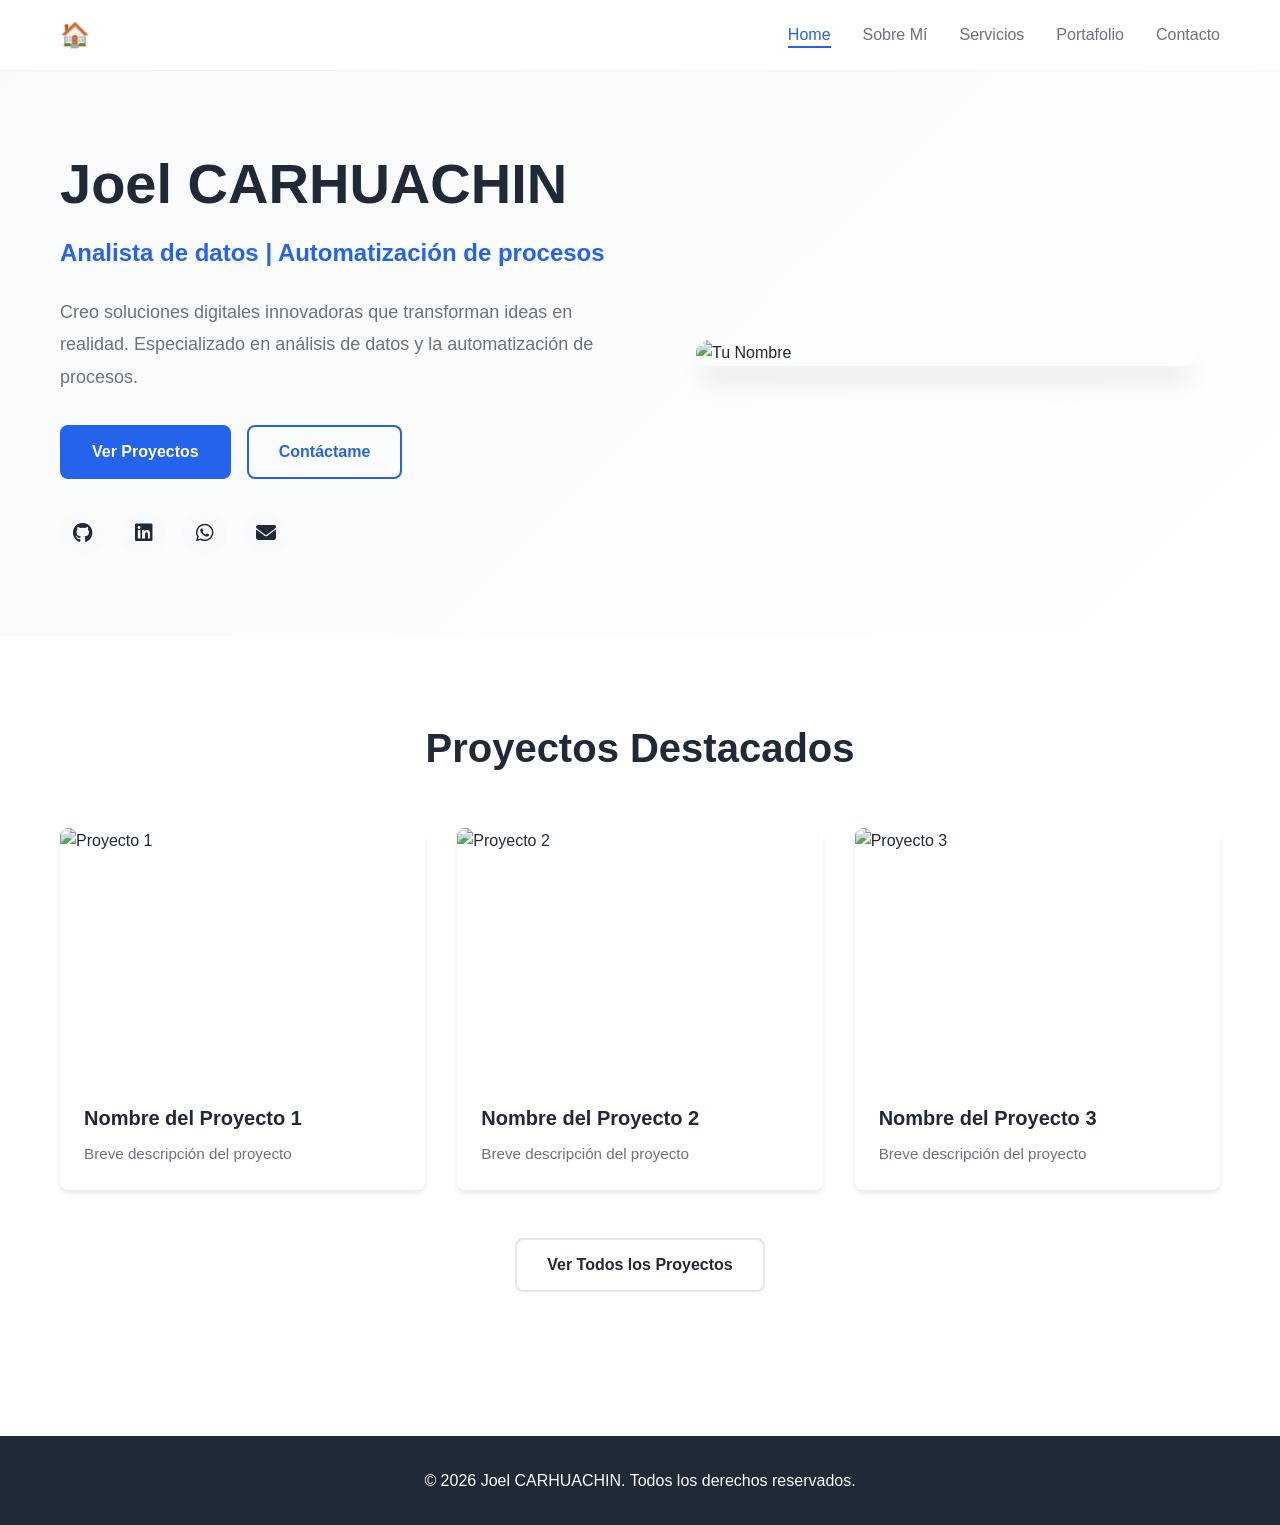
==== index.html @ 3faffac8 "Mensaje descriptivo del commit" ====
<!DOCTYPE html>
<html lang="es">
<head>
    <meta charset="UTF-8">
    <meta name="viewport" content="width=device-width, initial-scale=1.0">
    <title>Joel CARHUACHIN</title>
    <link rel="stylesheet" href="css/style.css">
    <link rel="stylesheet" href="css/home.css">
    <link rel="stylesheet" href="https://cdnjs.cloudflare.com/ajax/libs/font-awesome/6.4.0/css/all.min.css">
</head>
<body>
    <!-- Navigation -->
    <nav class="navbar">
        <div class="nav-container">
            <a href="index.html" class="nav-logo">🏠</a>
            <ul class="nav-menu">
                <li><a href="index.html" class="nav-link active">Home</a></li>
                <li><a href="sobre-mi.html" class="nav-link">Sobre Mí</a></li>
                <li><a href="servicios.html" class="nav-link">Servicios</a></li>
                <li><a href="portafolio.html" class="nav-link">Portafolio</a></li>
                <li><a href="contacto.html" class="nav-link">Contacto</a></li>
            </ul>
            <div class="hamburger">
                <span class="bar"></span>
                <span class="bar"></span>
                <span class="bar"></span>
            </div>
        </div>
    </nav>

    <!-- Hero Section -->
    <section class="hero">
        <div class="hero-container">
            <div class="hero-content">
                <h1 class="hero-title">Joel CARHUACHIN</h1>
                <p class="hero-subtitle">Analista de datos | Automatización de procesos</p>
                <p class="hero-description">
                    Creo soluciones digitales innovadoras que transforman ideas en realidad.
                    Especializado en análisis de datos y la automatización de procesos.
                </p>
                <div class="hero-buttons">
                    <a href="portafolio.html" class="btn btn-primary">Ver Proyectos</a>
                    <a href="contacto.html" class="btn btn-secondary">Contáctame</a>
                </div>
                <div class="hero-social">
                    <a href="https://github.com/tuusuario" target="_blank" class="social-icon">
                        <i class="fab fa-github"></i>
                    </a>
                    <a href="https://linkedin.com/in/tuusuario" target="_blank" class="social-icon">
                        <i class="fab fa-linkedin"></i>
                    </a>
                    <a href="https://wa.me/tunumero" target="_blank" class="social-icon">
                        <i class="fab fa-whatsapp"></i>
                    </a>
                    <a href="mailto:tuemail@ejemplo.com" class="social-icon">
                        <i class="fas fa-envelope"></i>
                    </a>
                </div>
            </div>
            <div class="hero-image">
                <img src="img/profile.jpg" alt="Tu Nombre">
            </div>
        </div>
    </section>

    <!-- Featured Work Preview -->
    <section class="featured-work">
        <div class="container">
            <h2 class="section-title">Proyectos Destacados</h2>
            <div class="work-grid">
                <a href="proyectos/proyecto-1.html" class="work-card">
                    <img src="img/proyectos/proyecto1.jpg" alt="Proyecto 1">
                    <div class="work-info">
                        <h3>Nombre del Proyecto 1</h3>
                        <p>Breve descripción del proyecto</p>
                    </div>
                </a>
                <a href="proyectos/proyecto-2.html" class="work-card">
                    <img src="img/proyectos/proyecto2.jpg" alt="Proyecto 2">
                    <div class="work-info">
                        <h3>Nombre del Proyecto 2</h3>
                        <p>Breve descripción del proyecto</p>
                    </div>
                </a>
                <a href="proyectos/proyecto-3.html" class="work-card">
                    <img src="img/proyectos/proyecto3.jpg" alt="Proyecto 3">
                    <div class="work-info">
                        <h3>Nombre del Proyecto 3</h3>
                        <p>Breve descripción del proyecto</p>
                    </div>
                </a>
            </div>
            <div class="text-center">
                <a href="portafolio.html" class="btn btn-outline">Ver Todos los Proyectos</a>
            </div>
        </div>
    </section>

    <!-- Footer -->
    <footer class="footer">
        <div class="container">
            <p>&copy; 2026 Joel CARHUACHIN. Todos los derechos reservados.</p>
        </div>
    </footer>

    <script src="js/main.js"></script>
</body>
</html>
---- css/style.css ----
/* ===================================
   VARIABLES Y RESET
   =================================== */
:root {
    --primary-color: #2563eb;
    --secondary-color: #1e40af;
    --text-dark: #1f2937;
    --text-light: #6b7280;
    --bg-light: #f9fafb;
    --bg-white: #ffffff;
    --border-color: #e5e7eb;
    --shadow-sm: 0 1px 2px 0 rgba(0, 0, 0, 0.05);
    --shadow-md: 0 4px 6px -1px rgba(0, 0, 0, 0.1);
    --shadow-lg: 0 10px 15px -3px rgba(0, 0, 0, 0.1);
    --shadow-xl: 0 20px 25px -5px rgba(0, 0, 0, 0.1);
    --transition: all 0.3s ease;
    --border-radius: 8px;
    --max-width: 1200px;
}

* {
    margin: 0;
    padding: 0;
    box-sizing: border-box;
}

html {
    scroll-behavior: smooth;
}

body {
    font-family: -apple-system, BlinkMacSystemFont, 'Segoe UI', Roboto, 'Helvetica Neue', Arial, sans-serif;
    line-height: 1.6;
    color: var(--text-dark);
    background-color: var(--bg-white);
}

img {
    max-width: 100%;
    height: auto;
    display: block;
}

a {
    text-decoration: none;
    color: inherit;
    transition: var(--transition);
}

ul {
    list-style: none;
}

/* ===================================
   UTILIDADES
   =================================== */
.container {
    max-width: var(--max-width);
    margin: 0 auto;
    padding: 0 20px;
}

.text-center {
    text-align: center;
}

.section-title {
    font-size: 2.5rem;
    font-weight: 700;
    margin-bottom: 1rem;
    color: var(--text-dark);
}

.page-title {
    font-size: 3rem;
    font-weight: 700;
    margin-bottom: 1rem;
    color: var(--text-dark);
}

.page-subtitle {
    font-size: 1.25rem;
    color: var(--text-light);
    max-width: 600px;
    margin: 0 auto;
}

/* ===================================
   BOTONES
   =================================== */
.btn {
    display: inline-block;
    padding: 12px 30px;
    border-radius: var(--border-radius);
    font-weight: 600;
    font-size: 1rem;
    cursor: pointer;
    transition: var(--transition);
    border: 2px solid transparent;
    text-align: center;
}

.btn-primary {
    background-color: var(--primary-color);
    color: white;
}

.btn-primary:hover {
    background-color: var(--secondary-color);
    transform: translateY(-2px);
    box-shadow: var(--shadow-lg);
}

.btn-secondary {
    background-color: transparent;
    color: var(--primary-color);
    border-color: var(--primary-color);
}

.btn-secondary:hover {
    background-color: var(--primary-color);
    color: white;
}

.btn-outline {
    background-color: transparent;
    color: var(--text-dark);
    border-color: var(--border-color);
}

.btn-outline:hover {
    background-color: var(--bg-light);
    border-color: var(--text-dark);
}

/* ===================================
   NAVEGACIÓN
   =================================== */
.navbar {
    background-color: var(--bg-white);
    box-shadow: var(--shadow-sm);
    position: sticky;
    top: 0;
    z-index: 1000;
    padding: 1rem 0;
}

.nav-container {
    max-width: var(--max-width);
    margin: 0 auto;
    padding: 0 20px;
    display: flex;
    justify-content: space-between;
    align-items: center;
}

.nav-logo {
    font-size: 1.5rem;
    font-weight: 700;
    color: var(--text-dark);
}

.nav-menu {
    display: flex;
    gap: 2rem;
    align-items: center;
}

.nav-link {
    color: var(--text-light);
    font-weight: 500;
    position: relative;
}

.nav-link:hover,
.nav-link.active {
    color: var(--primary-color);
}

.nav-link.active::after {
    content: '';
    position: absolute;
    bottom: -5px;
    left: 0;
    width: 100%;
    height: 2px;
    background-color: var(--primary-color);
}

/* Hamburger Menu */
.hamburger {
    display: none;
    flex-direction: column;
    cursor: pointer;
}

.hamburger .bar {
    width: 25px;
    height: 3px;
    background-color: var(--text-dark);
    margin: 3px 0;
    transition: var(--transition);
}

/* ===================================
   FOOTER
   =================================== */
.footer {
    background-color: var(--text-dark);
    color: white;
    padding: 2rem 0;
    margin-top: 4rem;
    text-align: center;
}

.footer p {
    margin: 0;
}

/* ===================================
   RESPONSIVE NAVIGATION
   =================================== */
@media (max-width: 768px) {
    .nav-menu {
        position: fixed;
        left: -100%;
        top: 70px;
        flex-direction: column;
        background-color: var(--bg-white);
        width: 100%;
        text-align: center;
        transition: 0.3s;
        box-shadow: var(--shadow-lg);
        padding: 2rem 0;
    }

    .nav-menu.active {
        left: 0;
    }

    .hamburger {
        display: flex;
    }

    .hamburger.active .bar:nth-child(2) {
        opacity: 0;
    }

    .hamburger.active .bar:nth-child(1) {
        transform: translateY(9px) rotate(45deg);
    }

    .hamburger.active .bar:nth-child(3) {
        transform: translateY(-9px) rotate(-45deg);
    }
}

/* ===================================
   RESPONSIVE TYPOGRAPHY
   =================================== */
@media (max-width: 768px) {
    .page-title {
        font-size: 2rem;
    }

    .section-title {
        font-size: 1.75rem;
    }

    .page-subtitle {
        font-size: 1rem;
    }
}
---- css/home.css ----
/* ===================================
   HERO SECTION
   =================================== */
.hero {
    padding: 80px 0;
    background: linear-gradient(135deg, #f9fafb 0%, #ffffff 100%);
}

.hero-container {
    max-width: var(--max-width);
    margin: 0 auto;
    padding: 0 20px;
    display: grid;
    grid-template-columns: 1fr 1fr;
    gap: 4rem;
    align-items: center;
}

.hero-content {
    animation: fadeInLeft 0.8s ease;
}

.hero-title {
    font-size: 3.5rem;
    font-weight: 700;
    margin-bottom: 1rem;
    color: var(--text-dark);
    line-height: 1.2;
}

.hero-subtitle {
    font-size: 1.5rem;
    color: var(--primary-color);
    margin-bottom: 1.5rem;
    font-weight: 600;
}

.hero-description {
    font-size: 1.125rem;
    color: var(--text-light);
    margin-bottom: 2rem;
    line-height: 1.8;
}

.hero-buttons {
    display: flex;
    gap: 1rem;
    margin-bottom: 2rem;
    flex-wrap: wrap;
}

.hero-social {
    display: flex;
    gap: 1rem;
}

.social-icon {
    width: 45px;
    height: 45px;
    border-radius: 50%;
    background-color: var(--bg-light);
    display: flex;
    align-items: center;
    justify-content: center;
    font-size: 1.25rem;
    color: var(--text-dark);
    transition: var(--transition);
}

.social-icon:hover {
    background-color: var(--primary-color);
    color: white;
    transform: translateY(-3px);
}

.hero-image {
    animation: fadeInRight 0.8s ease;
}

.hero-image img {
    width: 100%;
    max-width: 500px;
    border-radius: 20px;
    box-shadow: var(--shadow-xl);
    margin: 0 auto;
}

/* ===================================
   FEATURED WORK
   =================================== */
.featured-work {
    padding: 80px 0;
    background-color: var(--bg-white);
}

.featured-work .section-title {
    text-align: center;
    margin-bottom: 3rem;
}

.work-grid {
    display: grid;
    grid-template-columns: repeat(auto-fit, minmax(300px, 1fr));
    gap: 2rem;
    margin-bottom: 3rem;
}

.work-card {
    background-color: var(--bg-white);
    border-radius: var(--border-radius);
    overflow: hidden;
    box-shadow: var(--shadow-md);
    transition: var(--transition);
}

.work-card:hover {
    transform: translateY(-10px);
    box-shadow: var(--shadow-xl);
}

.work-card img {
    width: 100%;
    height: 250px;
    object-fit: cover;
}

.work-info {
    padding: 1.5rem;
}

.work-info h3 {
    font-size: 1.25rem;
    margin-bottom: 0.5rem;
    color: var(--text-dark);
}

.work-info p {
    color: var(--text-light);
    font-size: 0.95rem;
}

/* ===================================
   ANIMATIONS
   =================================== */
@keyframes fadeInLeft {
    from {
        opacity: 0;
        transform: translateX(-30px);
    }
    to {
        opacity: 1;
        transform: translateX(0);
    }
}

@keyframes fadeInRight {
    from {
        opacity: 0;
        transform: translateX(30px);
    }
    to {
        opacity: 1;
        transform: translateX(0);
    }
}

/* ===================================
   RESPONSIVE
   =================================== */
@media (max-width: 968px) {
    .hero-container {
        grid-template-columns: 1fr;
        gap: 2rem;
    }

    .hero-title {
        font-size: 2.5rem;
    }

    .hero-subtitle {
        font-size: 1.25rem;
    }

    .hero-image {
        order: -1;
    }

    .hero-image img {
        max-width: 350px;
    }
}

@media (max-width: 576px) {
    .hero {
        padding: 40px 0;
    }

    .hero-title {
        font-size: 2rem;
    }

    .hero-buttons {
        flex-direction: column;
    }

    .hero-buttons .btn {
        width: 100%;
    }

    .work-grid {
        grid-template-columns: 1fr;
    }
}
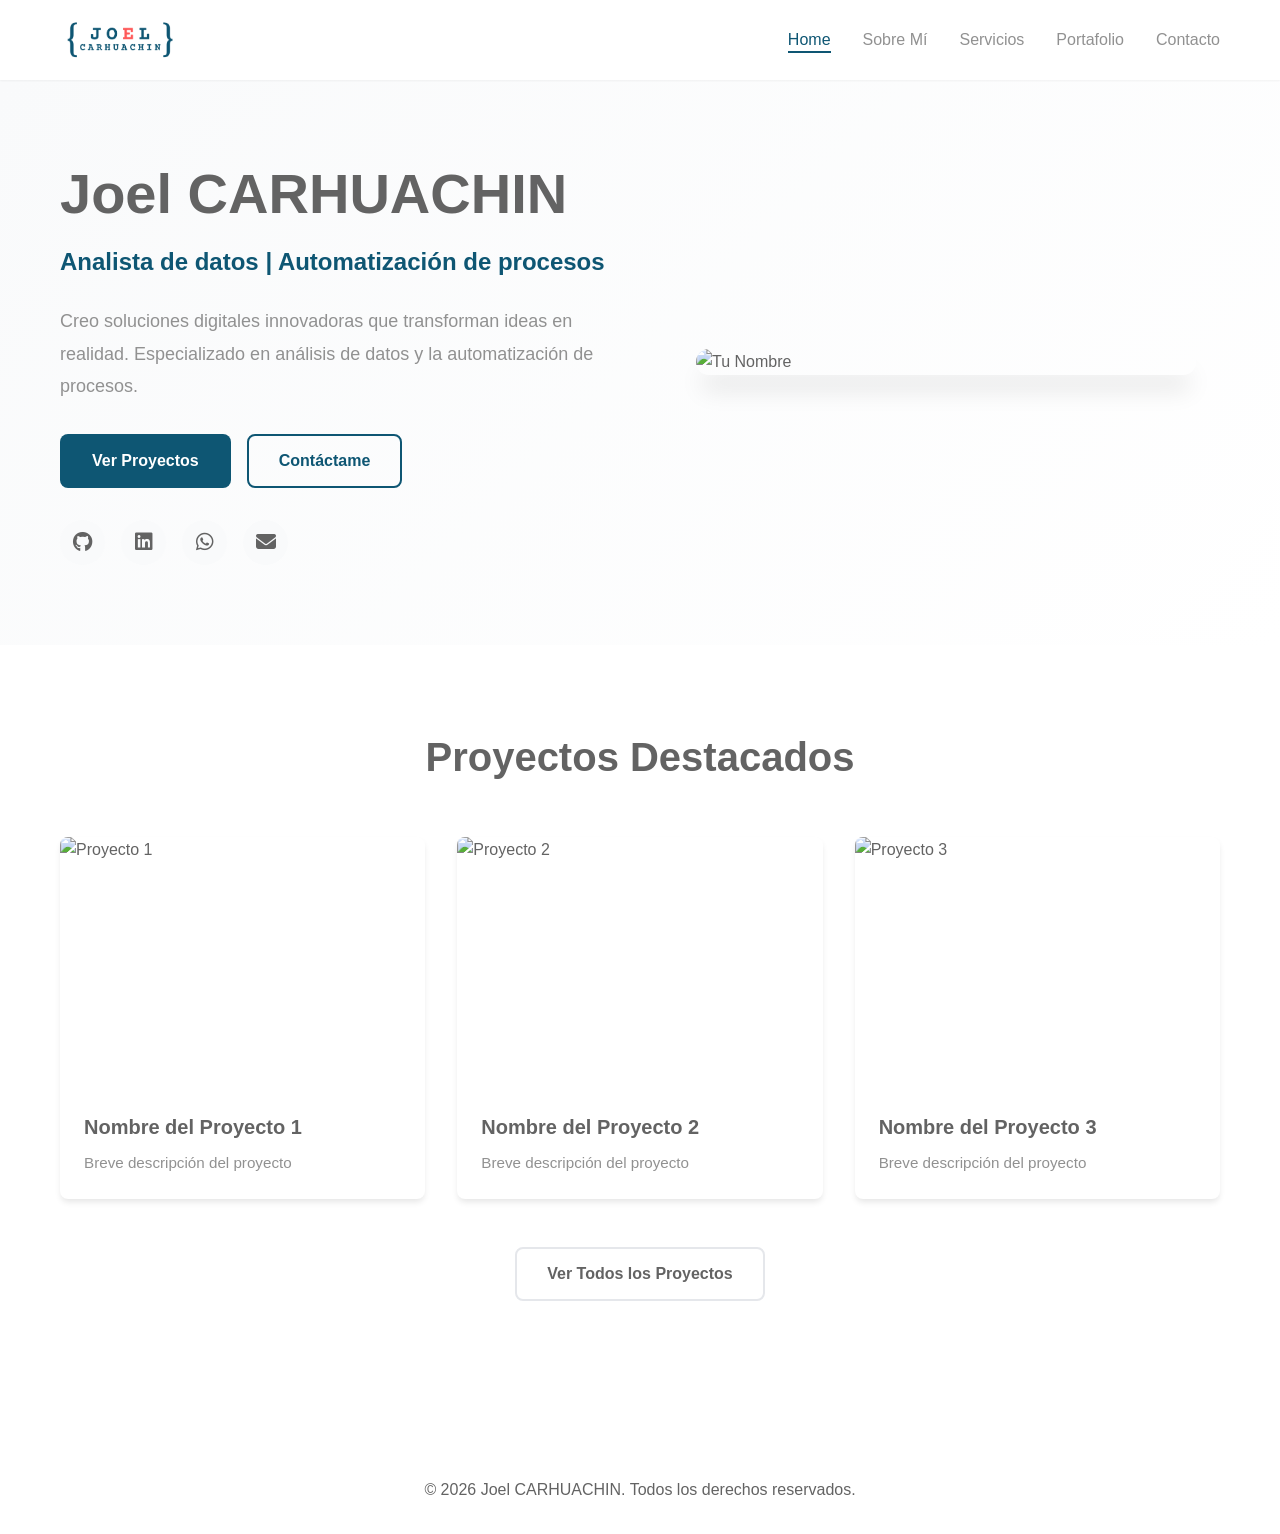
==== commit e04aebb8: "se actualiza el logo y redes sociales" ====
--- a/index.html
+++ b/index.html
@@ -12,7 +12,9 @@
     <!-- Navigation -->
     <nav class="navbar">
         <div class="nav-container">
-            <a href="index.html" class="nav-logo">🏠</a>
+            <a href="index.html" class="nav-logo">
+                <img src="img/LOGO.png" width="120px">
+            </a>
             <ul class="nav-menu">
                 <li><a href="index.html" class="nav-link active">Home</a></li>
                 <li><a href="sobre-mi.html" class="nav-link">Sobre Mí</a></li>
--- a/css/style.css
+++ b/css/style.css
@@ -2,10 +2,10 @@
    VARIABLES Y RESET
    =================================== */
 :root {
-    --primary-color: #2563eb;
-    --secondary-color: #1e40af;
-    --text-dark: #1f2937;
-    --text-light: #6b7280;
+    --primary-color: #0E5673;
+    --secondary-color: #80A7BF;
+    --text-dark: #636363; /*letras grandes*/
+    --text-light: #919191;
     --bg-light: #f9fafb;
     --bg-white: #ffffff;
     --border-color: #e5e7eb;
@@ -206,8 +206,8 @@
    FOOTER
    =================================== */
 .footer {
-    background-color: var(--text-dark);
-    color: white;
+    background-color: var(--bg-white);
+    color: var(--text-dark);
     padding: 2rem 0;
     margin-top: 4rem;
     text-align: center;
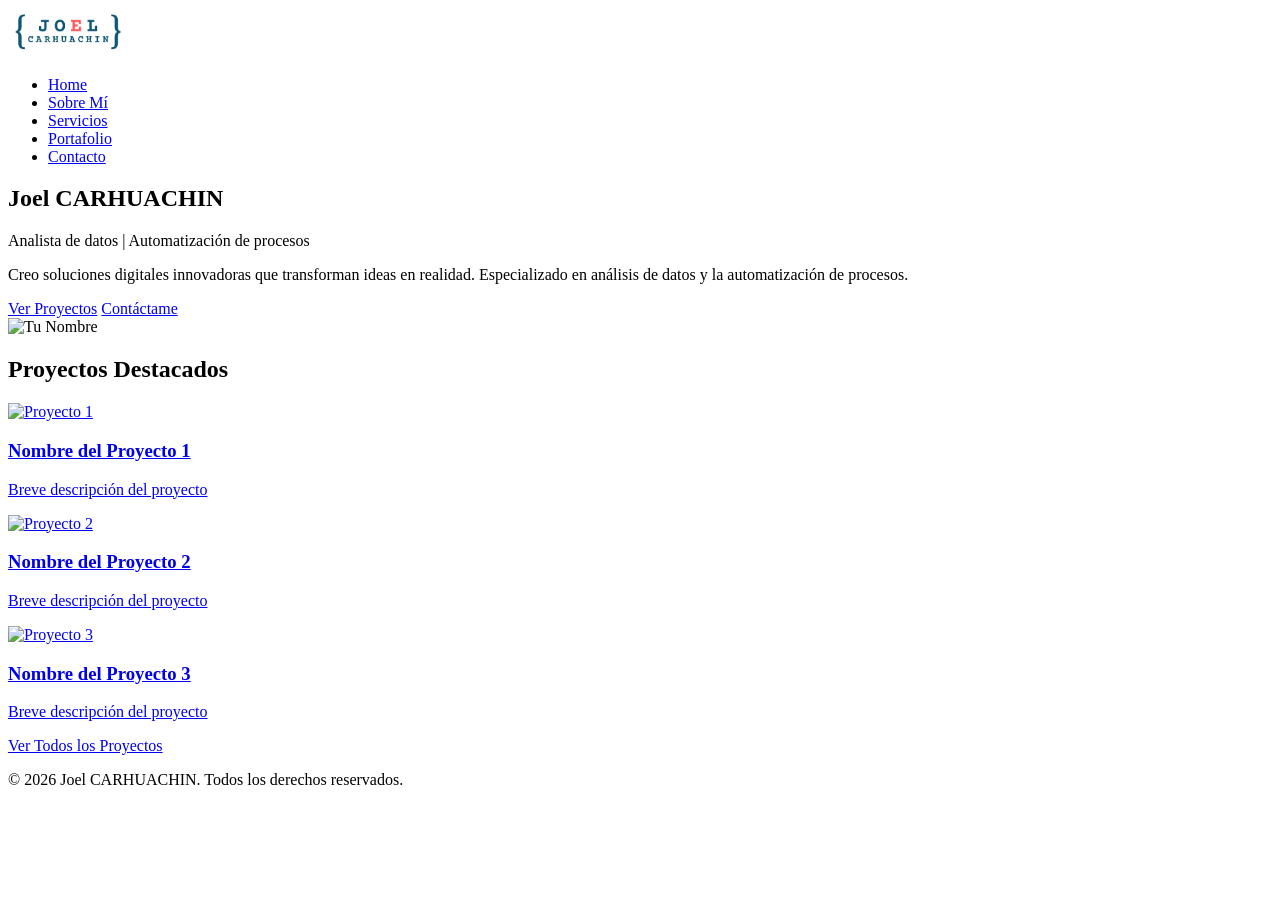
==== commit 306b57ea: "feat: se crea el archivo shared-head.js donde esta el estilo y el comportamiento de la navegacion de" ====
--- a/index.html
+++ b/index.html
@@ -1,13 +1,5 @@
 <!DOCTYPE html>
 <html lang="es">
-<head>
-    <meta charset="UTF-8">
-    <meta name="viewport" content="width=device-width, initial-scale=1.0">
-    <title>Joel CARHUACHIN</title>
-    <link rel="stylesheet" href="css/style.css">
-    <link rel="stylesheet" href="css/home.css">
-    <link rel="stylesheet" href="https://cdnjs.cloudflare.com/ajax/libs/font-awesome/6.4.0/css/all.min.css">
-</head>
 <body>
     <!-- Navigation -->
     <nav class="navbar">
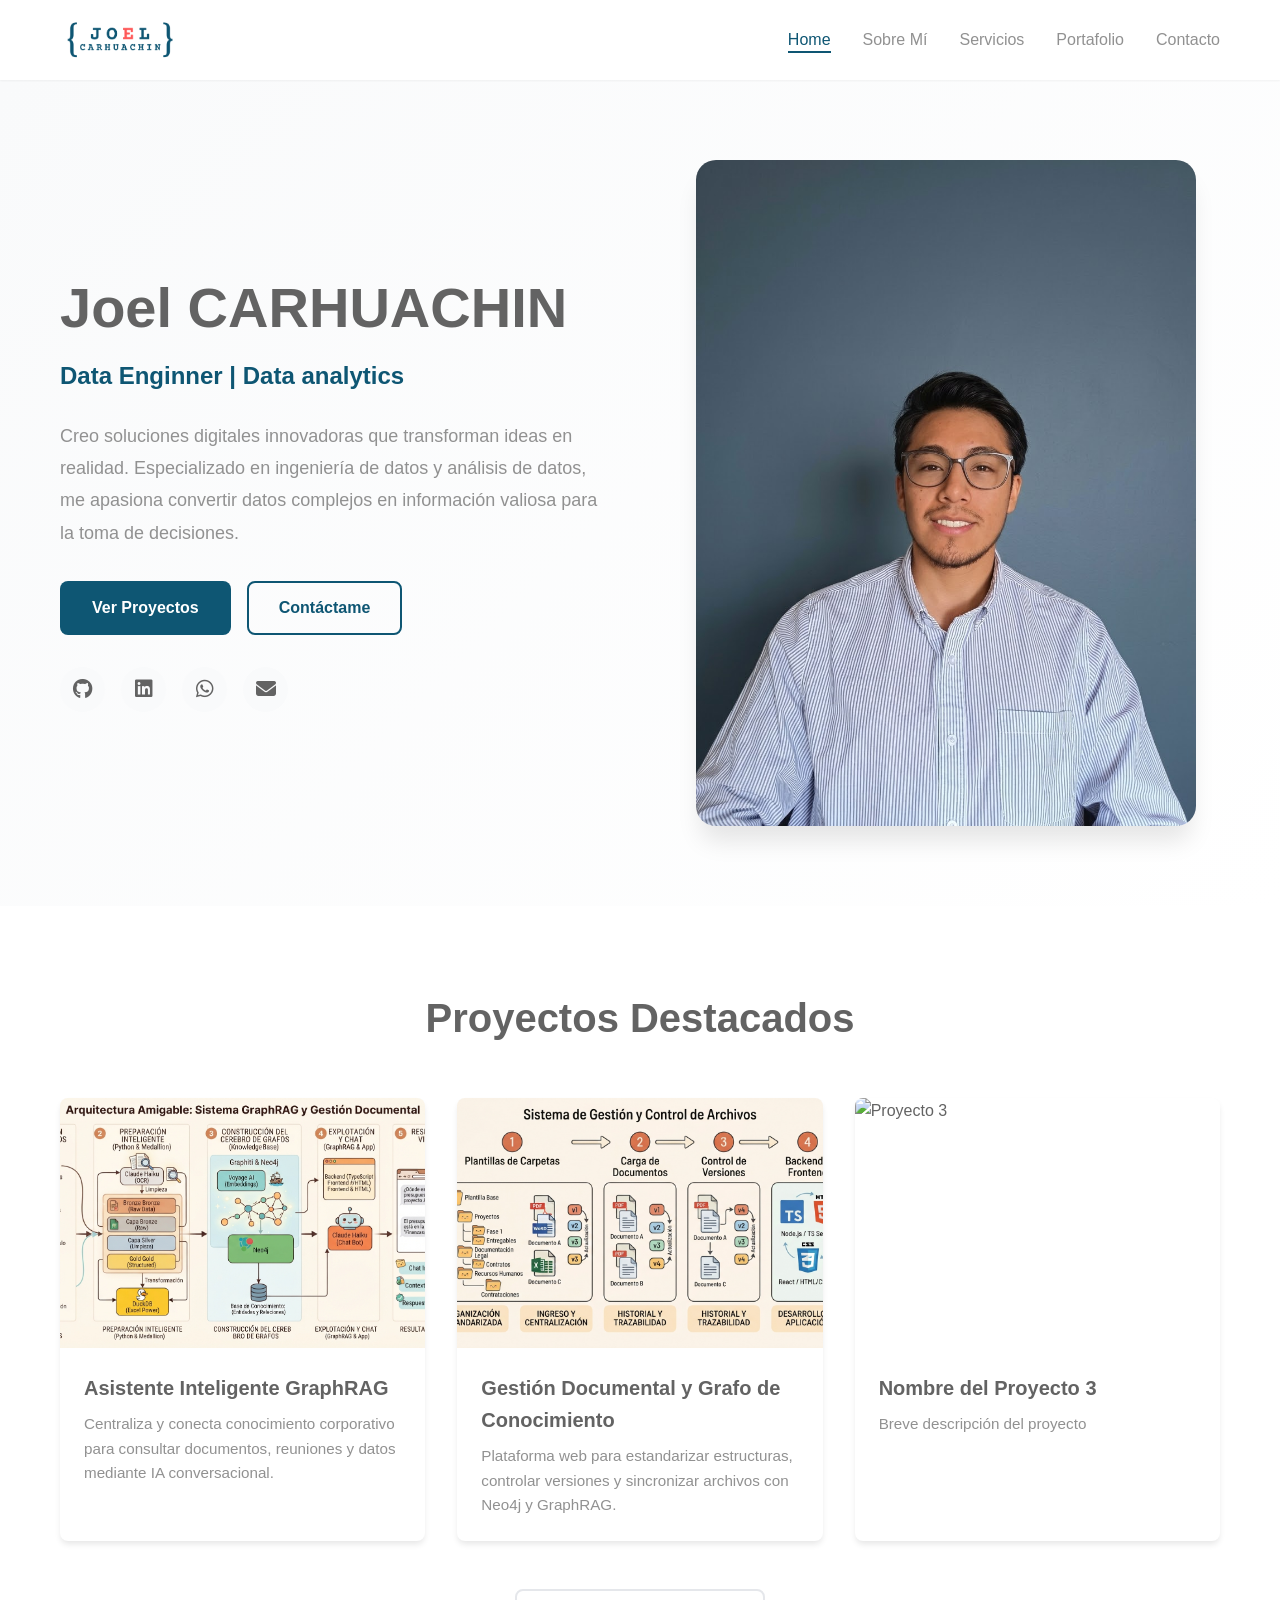
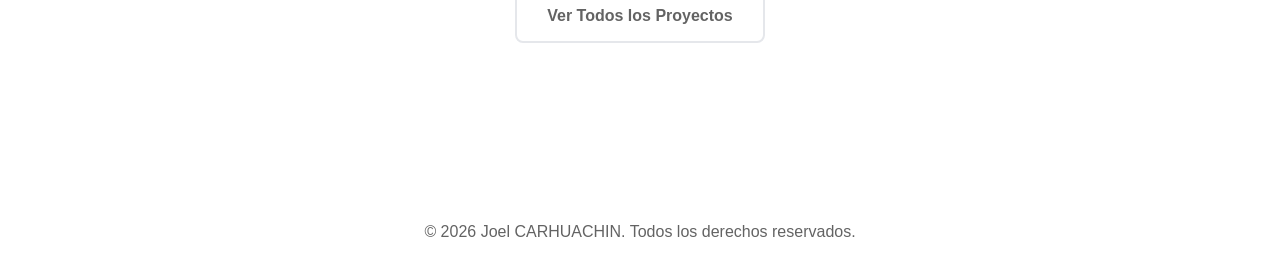
==== commit afddc6ef: "feat: mejora el portafolio y la pagina de contacto Co-authored-by: Copilot <223556219+Copilot@users." ====
--- a/index.html
+++ b/index.html
@@ -1,5 +1,13 @@
 <!DOCTYPE html>
 <html lang="es">
+<head>
+    <meta charset="UTF-8">
+    <meta name="viewport" content="width=device-width, initial-scale=1.0">
+    <title>Joel CARHUACHIN | Inicio</title>
+    <link rel="stylesheet" href="css/style.css">
+    <link rel="stylesheet" href="css/home.css">
+    <link rel="stylesheet" href="https://cdnjs.cloudflare.com/ajax/libs/font-awesome/6.4.0/css/all.min.css">
+</head>
 <body>
     <!-- Navigation -->
     <nav class="navbar">
@@ -27,10 +35,10 @@
         <div class="hero-container">
             <div class="hero-content">
                 <h1 class="hero-title">Joel CARHUACHIN</h1>
-                <p class="hero-subtitle">Analista de datos | Automatización de procesos</p>
+                <p class="hero-subtitle">Data Enginner | Data analytics</p>
                 <p class="hero-description">
                     Creo soluciones digitales innovadoras que transforman ideas en realidad.
-                    Especializado en análisis de datos y la automatización de procesos.
+                    Especializado en ingeniería de datos y análisis de datos, me apasiona convertir datos complejos en información valiosa para la toma de decisiones.
                 </p>
                 <div class="hero-buttons">
                     <a href="portafolio.html" class="btn btn-primary">Ver Proyectos</a>
@@ -52,7 +60,7 @@
                 </div>
             </div>
             <div class="hero-image">
-                <img src="img/profile.jpg" alt="Tu Nombre">
+                <img src="img/Perfil.jpeg" alt="Anthony Joel CARHUACHIN" class="profile-image">
             </div>
         </div>
     </section>
@@ -63,17 +71,17 @@
             <h2 class="section-title">Proyectos Destacados</h2>
             <div class="work-grid">
                 <a href="proyectos/proyecto-1.html" class="work-card">
-                    <img src="img/proyectos/proyecto1.jpg" alt="Proyecto 1">
+                    <img src="img/graphrag.png" alt="Asistente Inteligente de Conocimiento Corporativo basado en GraphRAG">
                     <div class="work-info">
-                        <h3>Nombre del Proyecto 1</h3>
-                        <p>Breve descripción del proyecto</p>
+                        <h3>Asistente Inteligente GraphRAG</h3>
+                        <p>Centraliza y conecta conocimiento corporativo para consultar documentos, reuniones y datos mediante IA conversacional.</p>
                     </div>
                 </a>
                 <a href="proyectos/proyecto-2.html" class="work-card">
-                    <img src="img/proyectos/proyecto2.jpg" alt="Proyecto 2">
+                    <img src="img/Gestion-archivos.png" alt="Sistema Inteligente de Gestión Documental">
                     <div class="work-info">
-                        <h3>Nombre del Proyecto 2</h3>
-                        <p>Breve descripción del proyecto</p>
+                        <h3>Gestión Documental y Grafo de Conocimiento</h3>
+                        <p>Plataforma web para estandarizar estructuras, controlar versiones y sincronizar archivos con Neo4j y GraphRAG.</p>
                     </div>
                 </a>
                 <a href="proyectos/proyecto-3.html" class="work-card">
--- a/css/style.css
+++ b/css/style.css
@@ -0,0 +1,273 @@
+/* ===================================
+   VARIABLES Y RESET
+   =================================== */
+:root {
+    --primary-color: #0E5673;
+    --secondary-color: #80A7BF;
+    --text-dark: #636363; /*letras grandes*/
+    --text-light: #919191;
+    --bg-light: #f9fafb;
+    --bg-white: #ffffff;
+    --border-color: #e5e7eb;
+    --shadow-sm: 0 1px 2px 0 rgba(0, 0, 0, 0.05);
+    --shadow-md: 0 4px 6px -1px rgba(0, 0, 0, 0.1);
+    --shadow-lg: 0 10px 15px -3px rgba(0, 0, 0, 0.1);
+    --shadow-xl: 0 20px 25px -5px rgba(0, 0, 0, 0.1);
+    --transition: all 0.3s ease;
+    --border-radius: 8px;
+    --max-width: 1200px;
+}
+
+* {
+    margin: 0;
+    padding: 0;
+    box-sizing: border-box;
+}
+
+html {
+    scroll-behavior: smooth;
+}
+
+body {
+    font-family: -apple-system, BlinkMacSystemFont, 'Segoe UI', Roboto, 'Helvetica Neue', Arial, sans-serif;
+    line-height: 1.6;
+    color: var(--text-dark);
+    background-color: var(--bg-white);
+}
+
+img {
+    max-width: 100%;
+    height: auto;
+    display: block;
+}
+
+a {
+    text-decoration: none;
+    color: inherit;
+    transition: var(--transition);
+}
+
+ul {
+    list-style: none;
+}
+
+/* ===================================
+   UTILIDADES
+   =================================== */
+.container {
+    max-width: var(--max-width);
+    margin: 0 auto;
+    padding: 0 20px;
+}
+
+.text-center {
+    text-align: center;
+}
+
+.section-title {
+    font-size: 2.5rem;
+    font-weight: 700;
+    margin-bottom: 1rem;
+    color: var(--text-dark);
+}
+
+.page-title {
+    font-size: 3rem;
+    font-weight: 700;
+    margin-bottom: 1rem;
+    color: var(--text-dark);
+}
+
+.page-subtitle {
+    font-size: 1.25rem;
+    color: var(--text-light);
+    max-width: 600px;
+    margin: 0 auto;
+}
+
+/* ===================================
+   BOTONES
+   =================================== */
+.btn {
+    display: inline-block;
+    padding: 12px 30px;
+    border-radius: var(--border-radius);
+    font-weight: 600;
+    font-size: 1rem;
+    cursor: pointer;
+    transition: var(--transition);
+    border: 2px solid transparent;
+    text-align: center;
+}
+
+.btn-primary {
+    background-color: var(--primary-color);
+    color: white;
+}
+
+.btn-primary:hover {
+    background-color: var(--secondary-color);
+    transform: translateY(-2px);
+    box-shadow: var(--shadow-lg);
+}
+
+.btn-secondary {
+    background-color: transparent;
+    color: var(--primary-color);
+    border-color: var(--primary-color);
+}
+
+.btn-secondary:hover {
+    background-color: var(--primary-color);
+    color: white;
+}
+
+.btn-outline {
+    background-color: transparent;
+    color: var(--text-dark);
+    border-color: var(--border-color);
+}
+
+.btn-outline:hover {
+    background-color: var(--bg-light);
+    border-color: var(--text-dark);
+}
+
+/* ===================================
+   NAVEGACIÓN
+   =================================== */
+.navbar {
+    background-color: var(--bg-white);
+    box-shadow: var(--shadow-sm);
+    position: sticky;
+    top: 0;
+    z-index: 1000;
+    padding: 1rem 0;
+}
+
+.nav-container {
+    max-width: var(--max-width);
+    margin: 0 auto;
+    padding: 0 20px;
+    display: flex;
+    justify-content: space-between;
+    align-items: center;
+}
+
+.nav-logo {
+    font-size: 1.5rem;
+    font-weight: 700;
+    color: var(--text-dark);
+}
+
+.nav-menu {
+    display: flex;
+    gap: 2rem;
+    align-items: center;
+}
+
+.nav-link {
+    color: var(--text-light);
+    font-weight: 500;
+    position: relative;
+}
+
+.nav-link:hover,
+.nav-link.active {
+    color: var(--primary-color);
+}
+
+.nav-link.active::after {
+    content: '';
+    position: absolute;
+    bottom: -5px;
+    left: 0;
+    width: 100%;
+    height: 2px;
+    background-color: var(--primary-color);
+}
+
+/* Hamburger Menu */
+.hamburger {
+    display: none;
+    flex-direction: column;
+    cursor: pointer;
+}
+
+.hamburger .bar {
+    width: 25px;
+    height: 3px;
+    background-color: var(--text-dark);
+    margin: 3px 0;
+    transition: var(--transition);
+}
+
+/* ===================================
+   FOOTER
+   =================================== */
+.footer {
+    background-color: var(--bg-white);
+    color: var(--text-dark);
+    padding: 2rem 0;
+    margin-top: 4rem;
+    text-align: center;
+}
+
+.footer p {
+    margin: 0;
+}
+
+/* ===================================
+   RESPONSIVE NAVIGATION
+   =================================== */
+@media (max-width: 768px) {
+    .nav-menu {
+        position: fixed;
+        left: -100%;
+        top: 70px;
+        flex-direction: column;
+        background-color: var(--bg-white);
+        width: 100%;
+        text-align: center;
+        transition: 0.3s;
+        box-shadow: var(--shadow-lg);
+        padding: 2rem 0;
+    }
+
+    .nav-menu.active {
+        left: 0;
+    }
+
+    .hamburger {
+        display: flex;
+    }
+
+    .hamburger.active .bar:nth-child(2) {
+        opacity: 0;
+    }
+
+    .hamburger.active .bar:nth-child(1) {
+        transform: translateY(9px) rotate(45deg);
+    }
+
+    .hamburger.active .bar:nth-child(3) {
+        transform: translateY(-9px) rotate(-45deg);
+    }
+}
+
+/* ===================================
+   RESPONSIVE TYPOGRAPHY
+   =================================== */
+@media (max-width: 768px) {
+    .page-title {
+        font-size: 2rem;
+    }
+
+    .section-title {
+        font-size: 1.75rem;
+    }
+
+    .page-subtitle {
+        font-size: 1rem;
+    }
+}
--- a/css/home.css
+++ b/css/home.css
@@ -0,0 +1,213 @@
+/* ===================================
+   HERO SECTION
+   =================================== */
+.hero {
+    padding: 80px 0;
+    background: linear-gradient(135deg, #f9fafb 0%, #ffffff 100%);
+}
+
+.hero-container {
+    max-width: var(--max-width);
+    margin: 0 auto;
+    padding: 0 20px;
+    display: grid;
+    grid-template-columns: 1fr 1fr;
+    gap: 4rem;
+    align-items: center;
+}
+
+.hero-content {
+    animation: fadeInLeft 0.8s ease;
+}
+
+.hero-title {
+    font-size: 3.5rem;
+    font-weight: 700;
+    margin-bottom: 1rem;
+    color: var(--text-dark);
+    line-height: 1.2;
+}
+
+.hero-subtitle {
+    font-size: 1.5rem;
+    color: var(--primary-color);
+    margin-bottom: 1.5rem;
+    font-weight: 600;
+}
+
+.hero-description {
+    font-size: 1.125rem;
+    color: var(--text-light);
+    margin-bottom: 2rem;
+    line-height: 1.8;
+}
+
+.hero-buttons {
+    display: flex;
+    gap: 1rem;
+    margin-bottom: 2rem;
+    flex-wrap: wrap;
+}
+
+.hero-social {
+    display: flex;
+    gap: 1rem;
+}
+
+.social-icon {
+    width: 45px;
+    height: 45px;
+    border-radius: 50%;
+    background-color: var(--bg-light);
+    display: flex;
+    align-items: center;
+    justify-content: center;
+    font-size: 1.25rem;
+    color: var(--text-dark);
+    transition: var(--transition);
+}
+
+.social-icon:hover {
+    background-color: var(--primary-color);
+    color: white;
+    transform: translateY(-3px);
+}
+
+.hero-image {
+    animation: fadeInRight 0.8s ease;
+}
+
+.hero-image img {
+    width: 100%;
+    max-width: 500px;
+    border-radius: 20px;
+    box-shadow: var(--shadow-xl);
+    margin: 0 auto;
+}
+
+/* ===================================
+   FEATURED WORK
+   =================================== */
+.featured-work {
+    padding: 80px 0;
+    background-color: var(--bg-white);
+}
+
+.featured-work .section-title {
+    text-align: center;
+    margin-bottom: 3rem;
+}
+
+.work-grid {
+    display: grid;
+    grid-template-columns: repeat(auto-fit, minmax(300px, 1fr));
+    gap: 2rem;
+    margin-bottom: 3rem;
+}
+
+.work-card {
+    background-color: var(--bg-white);
+    border-radius: var(--border-radius);
+    overflow: hidden;
+    box-shadow: var(--shadow-md);
+    transition: var(--transition);
+}
+
+.work-card:hover {
+    transform: translateY(-10px);
+    box-shadow: var(--shadow-xl);
+}
+
+.work-card img {
+    width: 100%;
+    height: 250px;
+    object-fit: cover;
+}
+
+.work-info {
+    padding: 1.5rem;
+}
+
+.work-info h3 {
+    font-size: 1.25rem;
+    margin-bottom: 0.5rem;
+    color: var(--text-dark);
+}
+
+.work-info p {
+    color: var(--text-light);
+    font-size: 0.95rem;
+}
+
+/* ===================================
+   ANIMATIONS
+   =================================== */
+@keyframes fadeInLeft {
+    from {
+        opacity: 0;
+        transform: translateX(-30px);
+    }
+    to {
+        opacity: 1;
+        transform: translateX(0);
+    }
+}
+
+@keyframes fadeInRight {
+    from {
+        opacity: 0;
+        transform: translateX(30px);
+    }
+    to {
+        opacity: 1;
+        transform: translateX(0);
+    }
+}
+
+/* ===================================
+   RESPONSIVE
+   =================================== */
+@media (max-width: 968px) {
+    .hero-container {
+        grid-template-columns: 1fr;
+        gap: 2rem;
+    }
+
+    .hero-title {
+        font-size: 2.5rem;
+    }
+
+    .hero-subtitle {
+        font-size: 1.25rem;
+    }
+
+    .hero-image {
+        order: -1;
+    }
+
+    .hero-image img {
+        max-width: 350px;
+    }
+}
+
+@media (max-width: 576px) {
+    .hero {
+        padding: 40px 0;
+    }
+
+    .hero-title {
+        font-size: 2rem;
+    }
+
+    .hero-buttons {
+        flex-direction: column;
+    }
+
+    .hero-buttons .btn {
+        width: 100%;
+    }
+
+    .work-grid {
+        grid-template-columns: 1fr;
+    }
+}
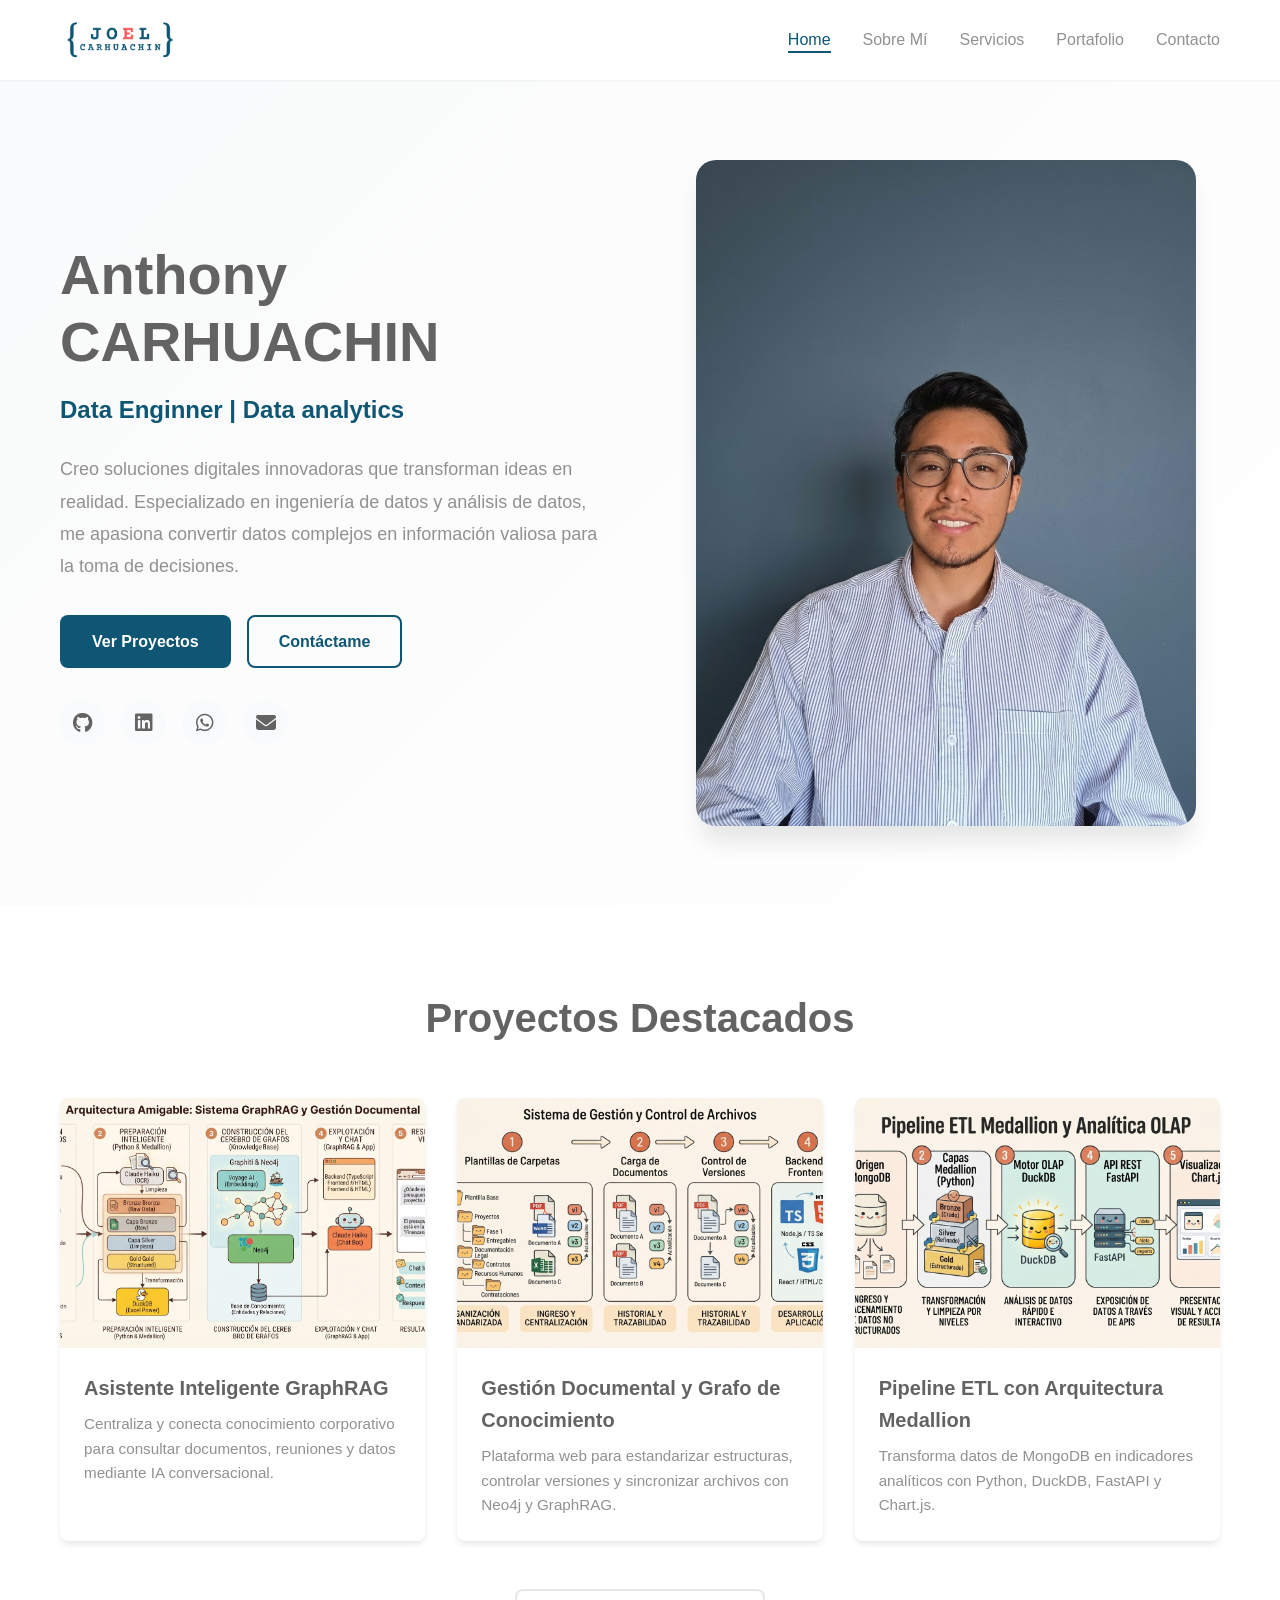
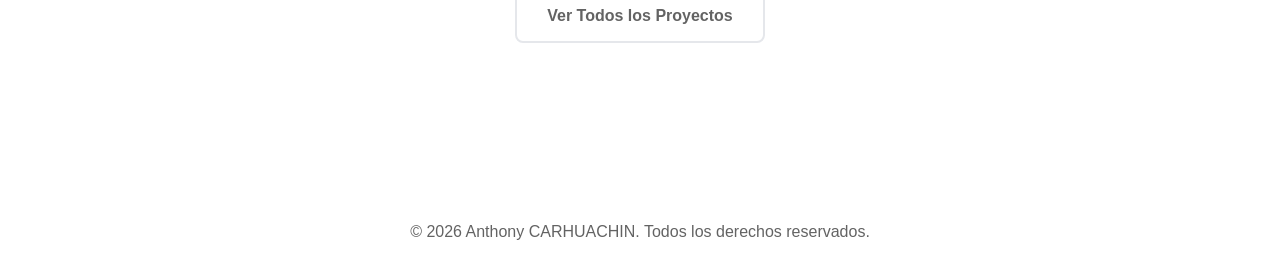
==== commit 00b96547: "Actualiza proyectos y contenido del sitio Co-authored-by: Copilot <223556219+Copilot@users.noreply.g" ====
--- a/index.html
+++ b/index.html
@@ -34,7 +34,7 @@
     <section class="hero">
         <div class="hero-container">
             <div class="hero-content">
-                <h1 class="hero-title">Joel CARHUACHIN</h1>
+                <h1 class="hero-title">Anthony CARHUACHIN</h1>
                 <p class="hero-subtitle">Data Enginner | Data analytics</p>
                 <p class="hero-description">
                     Creo soluciones digitales innovadoras que transforman ideas en realidad.
@@ -85,10 +85,10 @@
                     </div>
                 </a>
                 <a href="proyectos/proyecto-3.html" class="work-card">
-                    <img src="img/proyectos/proyecto3.jpg" alt="Proyecto 3">
+                    <img src="img/Medallion.png" alt="Arquitectura Medallion del pipeline ETL">
                     <div class="work-info">
-                        <h3>Nombre del Proyecto 3</h3>
-                        <p>Breve descripción del proyecto</p>
+                        <h3>Pipeline ETL con Arquitectura Medallion</h3>
+                        <p>Transforma datos de MongoDB en indicadores analíticos con Python, DuckDB, FastAPI y Chart.js.</p>
                     </div>
                 </a>
             </div>
@@ -101,7 +101,7 @@
     <!-- Footer -->
     <footer class="footer">
         <div class="container">
-            <p>&copy; 2026 Joel CARHUACHIN. Todos los derechos reservados.</p>
+            <p>&copy; 2026 Anthony CARHUACHIN. Todos los derechos reservados.</p>
         </div>
     </footer>
 
